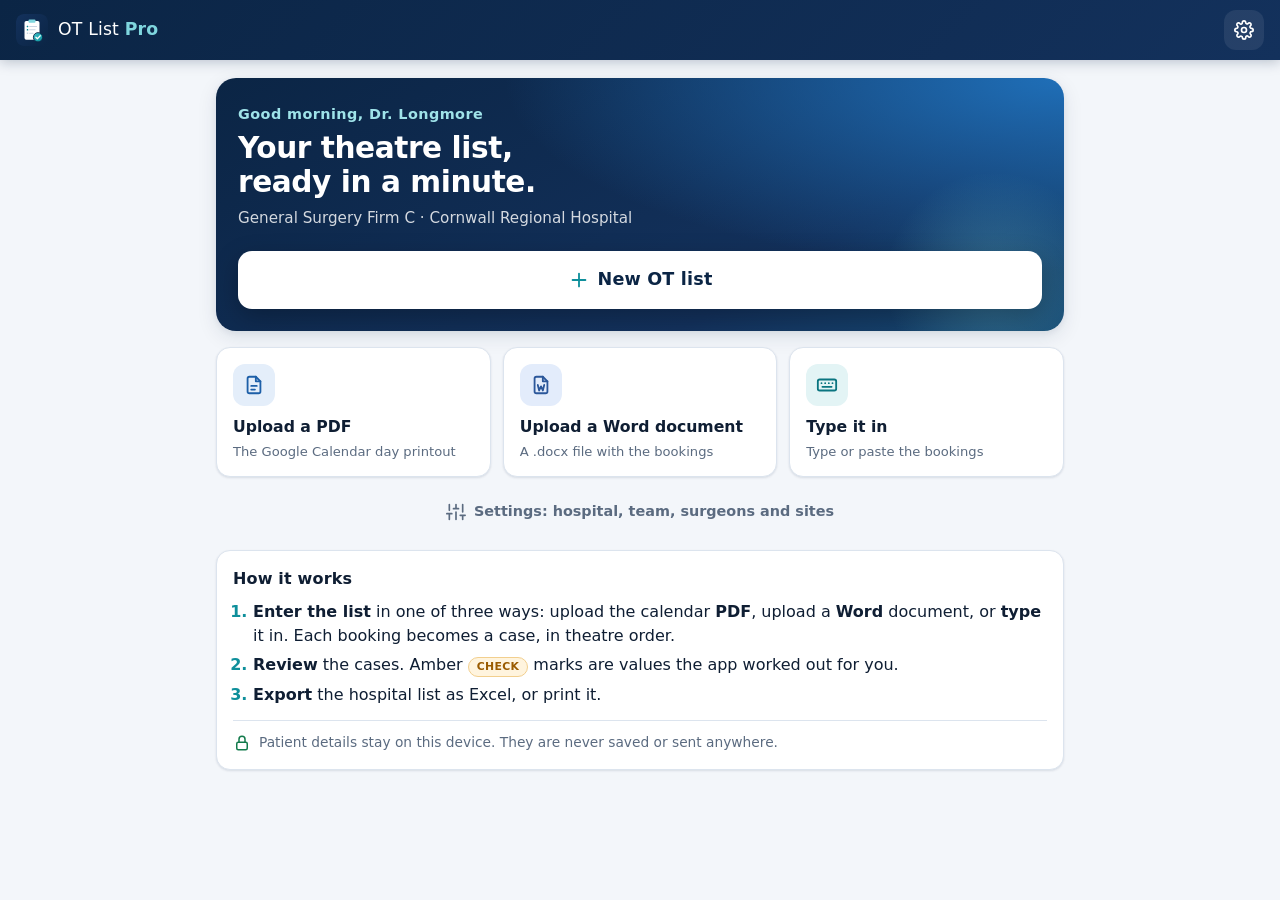
==== otlistpro/index.html @ 7f27e8c0 "OT List Pro 1.4: email never downloads silently; choose where files are saved Email the list: - Chec" ====
<!DOCTYPE html>
<html lang="en">
<head>
<meta charset="UTF-8">
<meta name="viewport" content="width=device-width, initial-scale=1, viewport-fit=cover">
<meta name="theme-color" content="#0B2545">
<meta name="description" content="Turn a Google Calendar printout into the hospital operating theatre list, in Excel or print.">
<title>OT List Pro</title>
<link rel="manifest" href="manifest.webmanifest">
<link rel="icon" href="icons/icon.svg" type="image/svg+xml">
<link rel="apple-touch-icon" href="icons/apple-touch-icon.png">
<link rel="stylesheet" href="styles.css">
</head>
<body>

<header class="topbar">
  <button class="brand" data-go="home" aria-label="OT List Pro home">
    <img src="icons/icon.svg" alt="" width="32" height="32">
    <span>OT List <b>Pro</b></span>
  </button>
  <div class="topbar-actions">
    <button class="icon-btn tap" id="installbtn" hidden aria-label="Install app" title="Install app">
      <svg viewBox="0 0 24 24" aria-hidden="true"><path d="M12 3v12m0 0l-5-5m5 5l5-5M5 19h14"/></svg>
    </button>
    <button class="icon-btn tap" data-go="settings" aria-label="Settings" title="Settings">
      <svg viewBox="0 0 24 24" aria-hidden="true"><circle cx="12" cy="12" r="3"/><path d="M19.4 15a1.7 1.7 0 0 0 .3 1.8l.1.1a2 2 0 1 1-2.8 2.8l-.1-.1a1.7 1.7 0 0 0-1.8-.3 1.7 1.7 0 0 0-1 1.5V21a2 2 0 1 1-4 0v-.1a1.7 1.7 0 0 0-1.1-1.5 1.7 1.7 0 0 0-1.8.3l-.1.1a2 2 0 1 1-2.8-2.8l.1-.1a1.7 1.7 0 0 0 .3-1.8 1.7 1.7 0 0 0-1.5-1H3a2 2 0 1 1 0-4h.1a1.7 1.7 0 0 0 1.5-1.1 1.7 1.7 0 0 0-.3-1.8l-.1-.1a2 2 0 1 1 2.8-2.8l.1.1a1.7 1.7 0 0 0 1.8.3H9a1.7 1.7 0 0 0 1-1.5V3a2 2 0 1 1 4 0v.1a1.7 1.7 0 0 0 1 1.5 1.7 1.7 0 0 0 1.8-.3l.1-.1a2 2 0 1 1 2.8 2.8l-.1.1a1.7 1.7 0 0 0-.3 1.8V9a1.7 1.7 0 0 0 1.5 1H21a2 2 0 1 1 0 4h-.1a1.7 1.7 0 0 0-1.5 1z"/></svg>
    </button>
  </div>
</header>

<nav class="stepper" id="stepper" aria-label="Progress" hidden>
  <button class="step tap" data-go="upload"><i>1</i><span>Enter list</span></button>
  <span class="step-line"></span>
  <button class="step tap" data-go="review"><i>2</i><span>Review</span></button>
  <span class="step-line"></span>
  <button class="step tap" data-go="export"><i>3</i><span>Export</span></button>
</nav>

<main id="app">

  <!-- ============ HOME ============ -->
  <section class="screen" id="screen-home">
    <div class="hero">
      <div class="hero-text">
        <p class="hero-kicker" id="greeting">Good day</p>
        <h1>Your theatre list, <br>ready in a minute.</h1>
        <p class="hero-sub" id="hero-team"></p>
      </div>
      <button class="btn btn-hero tap" data-go="upload">
        <svg viewBox="0 0 24 24" aria-hidden="true"><path d="M12 5v14M5 12h14"/></svg>
        New OT list
      </button>
    </div>

    <div class="tiles">
      <button class="tile tap" data-start="pdf">
        <span class="tile-ico t-blue"><svg viewBox="0 0 24 24"><path d="M14 3H7a2 2 0 0 0-2 2v14a2 2 0 0 0 2 2h10a2 2 0 0 0 2-2V8z"/><path d="M14 3v5h5M9 13h6M9 17h4"/></svg></span>
        <b>Upload a PDF</b>
        <small>The Google Calendar day printout</small>
      </button>
      <button class="tile tap" data-start="word">
        <span class="tile-ico t-word"><svg viewBox="0 0 24 24"><path d="M14 3H7a2 2 0 0 0-2 2v14a2 2 0 0 0 2 2h10a2 2 0 0 0 2-2V8z"/><path d="M14 3v5h5M8.5 12l1.5 6 2-4.5 2 4.5 1.5-6"/></svg></span>
        <b>Upload a Word document</b>
        <small>A .docx file with the bookings</small>
      </button>
      <button class="tile tap" data-start="type">
        <span class="tile-ico t-teal"><svg viewBox="0 0 24 24"><rect x="2" y="6" width="20" height="12" rx="2"/><path d="M6 10h.01M10 10h.01M14 10h.01M18 10h.01M7 14h10"/></svg></span>
        <b>Type it in</b>
        <small>Type or paste the bookings</small>
      </button>
    </div>
    <button class="settings-link tap" data-go="settings">
      <svg viewBox="0 0 24 24" aria-hidden="true"><path d="M4 21v-7M4 10V3M12 21v-9M12 8V3M20 21v-5M20 12V3M1 14h6M9 8h6M17 16h6"/></svg>
      Settings: hospital, team, surgeons and sites</button>

    <div class="howto card">
      <h2>How it works</h2>
      <ol>
        <li><b>Enter the list</b> in one of three ways: upload the calendar <b>PDF</b>, upload a <b>Word</b> document, or <b>type</b> it in. Each booking becomes a case, in theatre order.</li>
        <li><b>Review</b> the cases. Amber <span class="chip chip-check">Check</span> marks are values the app worked out for you.</li>
        <li><b>Export</b> the hospital list as Excel, or print it.</li>
      </ol>
      <p class="privacy">
        <svg viewBox="0 0 24 24" aria-hidden="true"><rect x="5" y="11" width="14" height="10" rx="2"/><path d="M8 11V7a4 4 0 0 1 8 0v4"/></svg>
        Patient details stay on this device. They are never saved or sent anywhere.
      </p>
    </div>
  </section>

  <!-- ============ UPLOAD ============ -->
  <section class="screen" id="screen-upload" hidden>
    <h1 class="screen-title">Enter the OT list</h1>
    <p class="screen-sub">Choose <b>one</b> of the three ways below.</p>

    <div class="modes" role="tablist" aria-label="How to enter the list">
      <button class="mode tap" role="tab" data-mode="pdf" id="mode-pdf">
        <span class="mode-ico t-blue"><svg viewBox="0 0 24 24"><path d="M14 3H7a2 2 0 0 0-2 2v14a2 2 0 0 0 2 2h10a2 2 0 0 0 2-2V8z"/><path d="M14 3v5h5"/></svg></span>
        <b>PDF</b><small>Calendar printout</small></button>
      <button class="mode tap" role="tab" data-mode="word" id="mode-word">
        <span class="mode-ico t-word"><svg viewBox="0 0 24 24"><path d="M14 3H7a2 2 0 0 0-2 2v14a2 2 0 0 0 2 2h10a2 2 0 0 0 2-2V8z"/><path d="M14 3v5h5M8.5 12l1.5 6 2-4.5 2 4.5 1.5-6"/></svg></span>
        <b>Word</b><small>.docx document</small></button>
      <button class="mode tap" role="tab" data-mode="type" id="mode-type">
        <span class="mode-ico t-teal"><svg viewBox="0 0 24 24"><rect x="2" y="6" width="20" height="12" rx="2"/><path d="M6 10h.01M10 10h.01M14 10h.01M18 10h.01M7 14h10"/></svg></span>
        <b>Type</b><small>Type or paste</small></button>
    </div>

    <!-- PDF / Word: file chooser -->
    <div id="panel-file" class="panel">
      <ol class="steps-help" id="help-pdf">
        <li>In Google Calendar, open the theatre day in <b>Day</b> view.</li>
        <li>Print it and choose <b>Save as PDF</b>.</li>
        <li>Tap the box below and choose that PDF.</li>
      </ol>
      <ol class="steps-help" id="help-word" hidden>
        <li>Write the list in Word, laid out as in the example below.</li>
        <li>Save it as a <b>.docx</b> file. For an older <b>.doc</b> file, open it in Word and use <b>Save As → Word Document (.docx)</b>.</li>
        <li>Tap the box below and choose that file.</li>
      </ol>
      <div class="drop tap-soft" id="drop" tabindex="0" role="button" aria-label="Choose the file">
        <div class="drop-ico"><svg viewBox="0 0 24 24"><path d="M12 16V4m0 0L7 9m5-5l5 5"/><path d="M4 16v2a2 2 0 0 0 2 2h12a2 2 0 0 0 2-2v-2"/></svg></div>
        <b id="drop-title">Tap to choose the PDF</b>
        <small id="drop-sub">or drag it here</small>
        <input type="file" id="file" hidden>
      </div>
    </div>

    <!-- Type: text box -->
    <div id="panel-type" class="panel" hidden>
      <p class="type-help">Type each booking as shown in the example below, or paste text copied from another document or message.</p>
      <textarea id="pastebox" rows="9" placeholder="Mary Brown 45/F Ex bx lipoma back LA Reg # 123456&#10;8am - 9am&#10;&#10;Ann White 38/F Lap chole GA Reg # 445566&#10;9:30am - 11:30am"></textarea>
    </div>

    <details class="format card" id="format-help">
      <summary class="tap-soft"><svg viewBox="0 0 24 24" aria-hidden="true"><circle cx="12" cy="12" r="9"/><path d="M12 11v5M12 8h.01"/></svg>
        How each booking must be written</summary>
      <p>Each booking needs these, in this order:</p>
      <ol>
        <li><b>Patient name</b></li>
        <li><b>Age/Sex</b>, e.g. <code>45/F</code> or <code>70 M</code>. <i>This is required: entries without it are skipped.</i></li>
        <li><b>Procedure</b>, e.g. <code>Lap chole</code>, <code>Ex bx lipoma back</code>, <code>RIH mesh repair</code></li>
        <li><b>Anaesthesia</b> (optional): <code>LA</code>, <code>GA</code> or <code>LA/Sed</code></li>
        <li><b>Reg #</b>, e.g. <code>Reg # 123456</code>, or <code>Reg # NYR</code> if not yet registered</li>
        <li><b>Time slot</b>, e.g. <code>8am - 9am</code> or <code>9:30am to 11:30am</code>, on the next line or at the start of the line. The slot length becomes EST (MIN).</li>
      </ol>
      <p class="ex-title">Example</p>
<pre class="example">Mary Brown 45/F Ex bx lipoma back LA Reg # 123456
8am - 9am
Ann White 38/F Lap chole GA Reg # 445566
9:30am - 11:30am</pre>
      <p class="ex-title">This also works</p>
<pre class="example">8am - 9am  Mary Brown 45/F Ex bx lipoma back LA Reg # 123456
9:30am - 11:30am  Ann White 38/F Lap chole GA Reg # 445566</pre>
      <p>Put the date (e.g. <code>Tue Nov 17, 2026</code>) and site (e.g. <code>FAL OT</code>) anywhere in the text and they're filled in for you. Otherwise set them below.</p>
    </details>

    <div class="card form-grid">
      <label class="field">List date
        <input type="date" id="listdate">
      </label>
      <label class="field">Site
        <select id="site"></select>
      </label>
      <label class="field">Session length (min)
        <input type="number" id="session" min="30" step="15" inputmode="numeric">
      </label>
    </div>

    <p class="msg" id="srcmsg" role="status"></p>

    <div class="actionbar">
      <button class="btn btn-ghost tap" data-go="home">Cancel</button>
      <button class="btn btn-primary tap" id="parsebtn">Read cases
        <svg viewBox="0 0 24 24" aria-hidden="true"><path d="M5 12h14m-5-5l5 5-5 5"/></svg></button>
    </div>
  </section>

  <!-- ============ REVIEW ============ -->
  <section class="screen" id="screen-review" hidden>
    <div class="review-head">
      <div>
        <h1 class="screen-title" id="review-title">Review cases</h1>
        <p class="screen-sub" id="review-sub"></p>
      </div>
    </div>

    <div class="totals" id="totals"></div>

    <div id="cases" class="cases"></div>

    <button class="btn btn-dashed tap" id="addcase">
      <svg viewBox="0 0 24 24" aria-hidden="true"><path d="M12 5v14M5 12h14"/></svg> Add a case</button>

    <div class="actionbar">
      <button class="btn btn-ghost tap" data-go="upload">Back</button>
      <button class="btn btn-primary tap" data-go="export">Continue to export
        <svg viewBox="0 0 24 24" aria-hidden="true"><path d="M5 12h14m-5-5l5 5-5 5"/></svg></button>
    </div>
  </section>

  <!-- ============ EXPORT ============ -->
  <section class="screen" id="screen-export" hidden>
    <h1 class="screen-title">Export</h1>
    <p class="screen-sub" id="export-sub"></p>

    <div class="export-actions">
      <button class="btn btn-primary btn-lg tap" id="xlsxbtn">
        <svg viewBox="0 0 24 24" aria-hidden="true"><path d="M12 4v12m0 0l-5-5m5 5l5-5M5 20h14"/></svg>
        Download Excel</button>
      <button class="btn btn-secondary btn-lg tap" id="pdfbtn">
        <svg viewBox="0 0 24 24" aria-hidden="true"><path d="M14 3H7a2 2 0 0 0-2 2v14a2 2 0 0 0 2 2h10a2 2 0 0 0 2-2V8z"/><path d="M14 3v5h5M12 11v6m0 0l-3-3m3 3l3-3"/></svg>
        Download PDF</button>
      <button class="btn btn-secondary btn-lg tap" id="printbtn">
        <svg viewBox="0 0 24 24" aria-hidden="true"><path d="M6 9V3h12v6M6 18H4a2 2 0 0 1-2-2v-5a2 2 0 0 1 2-2h16a2 2 0 0 1 2 2v5a2 2 0 0 1-2 2h-2"/><rect x="6" y="14" width="12" height="7"/></svg>
        Print</button>
    </div>
    <p class="filename" id="fname"></p>

    <div class="card email-card">
      <h2><svg viewBox="0 0 24 24" aria-hidden="true"><rect x="3" y="5" width="18" height="14" rx="2"/><path d="M3 7l9 6 9-6"/></svg> Email the list</h2>
      <div class="attach" role="group" aria-labelledby="attach-lbl">
        <span id="attach-lbl">Attach:</span>
        <label class="chk tap"><input type="checkbox" id="att-xlsx"><span>Excel</span></label>
        <label class="chk tap"><input type="checkbox" id="att-pdf"><span>PDF</span></label>
      </div>
      <button class="btn btn-primary btn-lg tap" id="emailbtn">
        <svg viewBox="0 0 24 24" aria-hidden="true"><path d="M22 2L11 13M22 2l-7 20-4-9-9-4z"/></svg>
        Email the list</button>
      <p class="email-help" id="email-help"></p>
    </div>

    <h2 class="preview-title">Preview</h2>
    <div class="preview-frame"><div class="preview-scale" id="preview"></div></div>

    <div class="actionbar">
      <button class="btn btn-ghost tap" data-go="review">Back to review</button>
      <button class="btn btn-secondary tap" id="newlist">New list</button>
    </div>
  </section>

  <!-- ============ SETTINGS ============ -->
  <section class="screen" id="screen-settings" hidden>
    <h1 class="screen-title">Settings</h1>
    <p class="screen-sub">Saved on this device. They appear on every list you make.</p>

    <div class="card settings">
      <h2>You</h2>
      <label class="field">Your name (for the greeting)
        <input type="text" id="s-user" autocomplete="name"></label>

      <h2>On the list</h2>
      <label class="field">Header line 1
        <input type="text" id="s-head1"></label>
      <label class="field">Header line 2
        <input type="text" id="s-head2"></label>
      <label class="field">Surgeons line
        <input type="text" id="s-surgeons"></label>
      <label class="field">Team name (for the home screen)
        <input type="text" id="s-team"></label>
      <label class="field">Excel file name starts with
        <input type="text" id="s-prefix"></label>

      <h2>Sites</h2>
      <label class="field">One per line: <i>site name</i> | <i>words that identify it in the calendar</i>
        <textarea id="s-sites" rows="3"></textarea></label>

      <h2>Defaults for each case</h2>
      <div class="form-grid">
        <label class="field">Ward
          <input type="text" id="s-ward"></label>
        <label class="field">Status
          <select id="s-status"><option>PUBLIC</option><option>PRIVATE</option></select></label>
        <label class="field">Session length (min)
          <input type="number" id="s-session" min="30" step="15" inputmode="numeric"></label>
      </div>
    </div>

    <div class="actionbar">
      <button class="btn btn-ghost tap" id="s-reset">Reset to defaults</button>
      <button class="btn btn-primary tap" id="s-save">Save</button>
    </div>
    <p class="version" id="version"></p>
  </section>

</main>

<div class="toast" id="toast" role="status" hidden></div>

<dialog class="dlg" id="dlg" aria-labelledby="dlg-title">
  <h2 id="dlg-title"></h2>
  <div id="dlg-body"></div>
  <div class="dlg-actions" id="dlg-actions"></div>
</dialog>

<!-- hospital list, rendered for printing only -->
<div id="printview" aria-hidden="true"></div>

<script src="vendor/pdf.min.js" defer></script>
<script src="vendor/jspdf.umd.min.js" defer></script>
<script src="vendor/jspdf.plugin.autotable.min.js" defer></script>
<script src="app.js" defer></script>
</body>
</html>
---- otlistpro/styles.css ----
/* OT List Pro — clinical blue */
:root{
  --navy:#0B2545; --navy-2:#13315C; --blue:#1D5FA8; --teal:#0E8F9B; --teal-2:#0A7580; --teal-soft:#E3F4F5;
  --bg:#F3F6FA; --surface:#FFFFFF; --surface-2:#F8FAFD; --ink:#0F1E33; --muted:#5B6B80; --line:#DCE4EE; --line-2:#C9D5E3;
  --amber:#9A5B00; --amber-bg:#FFF4DE; --amber-line:#F2CF8E;
  --red:#B42318; --red-bg:#FDECEA; --red-line:#F3B8B2;
  --green:#127A4B; --green-bg:#E6F5EE;
  --radius:14px; --radius-sm:10px;
  --shadow-1:0 1px 2px rgba(11,37,69,.06), 0 1px 3px rgba(11,37,69,.06);
  --shadow-2:0 6px 20px rgba(11,37,69,.10), 0 2px 6px rgba(11,37,69,.06);
  --focus:0 0 0 3px rgba(14,143,155,.35);
  --safe-b:env(safe-area-inset-bottom, 0px);
  color-scheme:light;
}
@media (prefers-color-scheme: dark){
  :root{
    --bg:#0A1424; --surface:#111F35; --surface-2:#0E1A2D; --ink:#E8EEF7; --muted:#9AABC2; --line:#22344F; --line-2:#2D4364;
    --teal:#2BB3BF; --teal-2:#1F98A3; --teal-soft:#0F3340; --blue:#5B9BE6;
    --amber:#F4B860; --amber-bg:#3A2A0C; --amber-line:#6B4C14;
    --red:#FF8A80; --red-bg:#3D1715; --red-line:#6E2A25;
    --green:#5FD49B; --green-bg:#0F3324;
    --shadow-1:0 1px 2px rgba(0,0,0,.4); --shadow-2:0 8px 24px rgba(0,0,0,.45);
    color-scheme:dark;
  }
}

*{box-sizing:border-box; margin:0; padding:0; -webkit-tap-highlight-color:transparent;}
html{-webkit-text-size-adjust:100%;}
body{font-family:system-ui,-apple-system,"Segoe UI",Roboto,"Helvetica Neue",Arial,sans-serif; background:var(--bg); color:var(--ink);
  font-size:16px; line-height:1.45; -webkit-font-smoothing:antialiased; min-height:100vh;}
svg{width:20px; height:20px; fill:none; stroke:currentColor; stroke-width:2; stroke-linecap:round; stroke-linejoin:round; flex:none;}
button{font:inherit; color:inherit; background:none; border:0; cursor:pointer;}
input,select,textarea{font:inherit; color:inherit;}
[hidden]{display:none !important;}
:focus-visible{outline:none; box-shadow:var(--focus); border-radius:8px;}

/* ---------- top bar ---------- */
.topbar{position:sticky; top:0; z-index:50; display:flex; align-items:center; justify-content:space-between;
  padding:10px 16px; padding-top:calc(10px + env(safe-area-inset-top,0px));
  background:linear-gradient(135deg,var(--navy) 0%,var(--navy-2) 100%); color:#fff; box-shadow:0 2px 12px rgba(11,37,69,.25);}
.brand{display:flex; align-items:center; gap:10px; font-size:1.08rem; letter-spacing:.01em; color:#fff;}
.brand img{border-radius:8px;}
.brand b{color:#7FD6DE; font-weight:800;}
.topbar-actions{display:flex; gap:6px;}
.icon-btn{width:40px; height:40px; border-radius:12px; display:grid; place-items:center; color:#fff; background:rgba(255,255,255,.08);}
.icon-btn:hover{background:rgba(255,255,255,.16);}

/* ---------- stepper ---------- */
.stepper{display:flex; align-items:center; gap:6px; max-width:880px; margin:14px auto 0; padding:0 16px;}
.step{display:flex; align-items:center; gap:8px; padding:6px 10px 6px 6px; border-radius:999px; color:var(--muted); font-size:.86rem; font-weight:600;}
.step i{font-style:normal; width:26px; height:26px; border-radius:50%; display:grid; place-items:center; background:var(--surface); border:1.5px solid var(--line-2); font-size:.8rem;}
.step.active{color:var(--ink);}
.step.active i{background:var(--teal); border-color:var(--teal); color:#fff; box-shadow:0 0 0 4px var(--teal-soft);}
.step.done i{background:var(--teal-soft); border-color:var(--teal); color:var(--teal-2);}
.step:disabled{cursor:default;}
.step-line{flex:1; height:2px; background:var(--line); border-radius:2px; min-width:12px;}

/* ---------- layout ---------- */
main{max-width:880px; margin:0 auto; padding:18px 16px calc(110px + var(--safe-b));}
.screen{animation:screen-in .28s cubic-bezier(.2,.8,.2,1);}
@keyframes screen-in{from{opacity:0; transform:translateY(8px);} to{opacity:1; transform:none;}}
.screen-title{font-size:1.55rem; line-height:1.2; letter-spacing:-.01em;}
.screen-sub{color:var(--muted); margin-top:4px;}
.card{background:var(--surface); border:1px solid var(--line); border-radius:var(--radius); box-shadow:var(--shadow-1); padding:16px;}
h2{font-size:1rem; letter-spacing:.01em;}

/* ---------- buttons + tactile feedback ---------- */
.btn{position:relative; overflow:hidden; display:inline-flex; align-items:center; justify-content:center; gap:8px;
  min-height:48px; padding:0 20px; border-radius:12px; font-weight:700; letter-spacing:.01em; user-select:none;
  transition:transform .12s ease, box-shadow .2s ease, background-color .2s ease;}
.btn-primary{background:linear-gradient(180deg,var(--teal) 0%,var(--teal-2) 100%); color:#fff; box-shadow:0 4px 14px rgba(14,143,155,.35), inset 0 1px 0 rgba(255,255,255,.18);}
.btn-primary:hover{box-shadow:0 6px 18px rgba(14,143,155,.45), inset 0 1px 0 rgba(255,255,255,.18);}
.btn-secondary{background:var(--surface); color:var(--ink); border:1.5px solid var(--line-2); box-shadow:var(--shadow-1);}
.btn-secondary:hover{border-color:var(--teal);}
.btn-ghost{color:var(--muted);}
.btn-ghost:hover{background:var(--surface);}
.btn-dashed{width:100%; margin-top:12px; border:1.5px dashed var(--line-2); color:var(--teal-2); background:transparent;}
.btn-dashed:hover{background:var(--teal-soft);}
.btn-lg{min-height:56px; font-size:1.02rem;}
.btn:disabled{opacity:.5; cursor:not-allowed;}
.tap{position:relative; overflow:hidden; transition:transform .12s ease, background-color .2s ease, box-shadow .2s ease;}
.tap:active, .tap.pressed{transform:scale(.965);}
.tap-soft:active{transform:scale(.99);}
.ripple{position:absolute; border-radius:50%; pointer-events:none; background:currentColor; opacity:.22; transform:scale(0); animation:ripple .55s ease-out forwards;}
.btn-primary .ripple{background:#fff; opacity:.35;}
@keyframes ripple{to{transform:scale(1); opacity:0;}}
@media (prefers-reduced-motion: reduce){ .screen,.ripple{animation:none;} .tap:active{transform:none;} }

/* ---------- home ---------- */
.hero{position:relative; overflow:hidden; border-radius:20px; padding:26px 22px 22px; color:#fff;
  background:radial-gradient(120% 140% at 100% 0%, #1F6FB8 0%, transparent 55%), linear-gradient(150deg,var(--navy) 0%,var(--navy-2) 70%,#164A73 100%);
  box-shadow:var(--shadow-2);}
.hero::after{content:""; position:absolute; right:-40px; bottom:-60px; width:220px; height:220px; border-radius:50%;
  background:radial-gradient(circle, rgba(127,214,222,.28), transparent 70%);}
.hero-kicker{color:#9FE3E9; font-weight:700; font-size:.9rem; letter-spacing:.03em;}
.hero h1{font-size:1.85rem; line-height:1.15; margin-top:6px; letter-spacing:-.015em;}
.hero-sub{opacity:.82; margin-top:8px; font-size:.95rem;}
.btn-hero{margin-top:22px; width:100%; min-height:58px; font-size:1.1rem; background:#fff; color:var(--navy); border-radius:14px;
  box-shadow:0 8px 24px rgba(0,0,0,.25); position:relative; z-index:1;}
.btn-hero svg{width:22px; height:22px; color:var(--teal);}
.tiles{display:grid; grid-template-columns:repeat(3,1fr); gap:12px; margin-top:16px;}
.tile{display:flex; flex-direction:column; align-items:flex-start; gap:4px; text-align:left; padding:16px; border-radius:var(--radius);
  background:var(--surface); border:1px solid var(--line); box-shadow:var(--shadow-1);}
.tile:hover{border-color:var(--line-2); box-shadow:var(--shadow-2);}
.tile b{font-size:.98rem; margin-top:6px;}
.tile small{color:var(--muted); font-size:.82rem; line-height:1.35;}
.tile-ico{width:42px; height:42px; border-radius:12px; display:grid; place-items:center;}
.tile-ico svg{width:22px; height:22px;}
.t-blue{background:#E4EEFA; color:#1D5FA8;} .t-teal{background:var(--teal-soft); color:var(--teal-2);} .t-slate{background:#E9EDF3; color:#3B4C63;}
@media (prefers-color-scheme: dark){ .t-blue{background:#13304F; color:#8CBDF2;} .t-slate{background:#1C2B42; color:#B5C3D6;} }
.howto{margin-top:16px;}
.howto ol{margin:10px 0 0 20px; display:grid; gap:6px; color:var(--ink);}
.howto li::marker{color:var(--teal); font-weight:800;}
.privacy{display:flex; gap:8px; align-items:flex-start; margin-top:14px; padding-top:12px; border-top:1px solid var(--line); color:var(--muted); font-size:.86rem;}
.privacy svg{width:18px; height:18px; color:var(--green); margin-top:1px;}
@media (max-width:620px){
  .tiles{grid-template-columns:1fr;}
  .tile{flex-direction:row; flex-wrap:wrap; align-items:center; column-gap:14px;}
  .tile b{margin-top:0;} .tile small{flex-basis:100%; padding-left:56px; margin-top:-18px;}
  .hero h1{font-size:1.6rem;}
}

/* ---------- upload ---------- */
.drop{margin-top:16px; border:2px dashed var(--line-2); border-radius:18px; background:var(--surface); padding:34px 18px; text-align:center; cursor:pointer;
  display:flex; flex-direction:column; align-items:center; gap:6px; transition:background-color .2s, border-color .2s, transform .12s;}
.drop:hover,.drop.drag{border-color:var(--teal); background:var(--teal-soft);}
.drop.loaded{border-style:solid; border-color:var(--teal); background:var(--teal-soft);}
.drop-ico{width:58px; height:58px; border-radius:16px; display:grid; place-items:center; background:var(--teal-soft); color:var(--teal-2); margin-bottom:6px;}
.drop.loaded .drop-ico{background:var(--teal); color:#fff;}
.drop-ico svg{width:28px; height:28px;}
.drop small{color:var(--muted);}
.paste{margin-top:12px;}
.paste summary{cursor:pointer; color:var(--teal-2); font-weight:600; font-size:.92rem; padding:6px 2px; list-style:none;}
.paste summary::-webkit-details-marker{display:none;}
.paste summary::before{content:"+ ";}
.paste[open] summary::before{content:"– ";}
textarea{width:100%; min-height:120px; margin-top:8px; padding:12px; border:1.5px solid var(--line-2); border-radius:12px; background:var(--surface);
  font-family:ui-monospace,Consolas,monospace; font-size:.85rem; resize:vertical;}
.form-grid{display:grid; grid-template-columns:repeat(3,1fr); gap:12px; margin-top:14px;}
@media (max-width:620px){ .form-grid{grid-template-columns:1fr 1fr;} .form-grid .field:first-child{grid-column:1/-1;} }
.field{display:flex; flex-direction:column; gap:6px; font-size:.78rem; font-weight:700; color:var(--muted); letter-spacing:.02em;}
.field input,.field select,.field textarea{min-height:46px; padding:10px 12px; border:1.5px solid var(--line-2); border-radius:10px; background:var(--surface);
  font-size:1rem; font-weight:500; color:var(--ink); letter-spacing:0; width:100%;}
.field textarea{font-family:inherit; min-height:84px;}
.field input:focus,.field select:focus,.field textarea:focus{outline:none; border-color:var(--teal); box-shadow:var(--focus);}
.msg{margin-top:12px; color:var(--muted); font-size:.9rem; min-height:1.3em;}
.msg.err{color:var(--red); font-weight:600;}
.msg.ok{color:var(--green); font-weight:600;}

/* ---------- action bar ---------- */
.actionbar{position:fixed; left:0; right:0; bottom:0; z-index:40; display:flex; justify-content:flex-end; gap:10px;
  padding:12px 16px calc(12px + var(--safe-b)); background:color-mix(in srgb, var(--surface) 88%, transparent);
  backdrop-filter:blur(12px); -webkit-backdrop-filter:blur(12px); border-top:1px solid var(--line);}
.actionbar > *{max-width:880px;}
.actionbar .btn-primary{flex:0 1 260px;}
@media (min-width:913px){ .actionbar{padding-left:calc(50vw - 424px); padding-right:calc(50vw - 424px);} }
@media (max-width:620px){ .actionbar .btn{flex:1;} }

/* ---------- review ---------- */
.totals{position:sticky; top:calc(60px + env(safe-area-inset-top,0px)); z-index:20; margin:14px 0; padding:12px 14px; border-radius:var(--radius);
  background:var(--surface); border:1px solid var(--line); box-shadow:var(--shadow-1); display:grid; grid-template-columns:auto 1fr auto; gap:6px 14px; align-items:center;}
.totals .big{font-size:1.25rem; font-weight:800; letter-spacing:-.01em;}
.totals .lbl{color:var(--muted); font-size:.82rem;}
.bar{height:10px; border-radius:6px; background:var(--surface-2); border:1px solid var(--line); overflow:hidden;}
.bar i{display:block; height:100%; border-radius:6px; background:linear-gradient(90deg,var(--teal),#3CC0C9); transition:width .35s ease;}
.totals .note{font-weight:700; font-size:.88rem; text-align:right;}
.totals.over{border-color:var(--red-line); background:var(--red-bg);}
.totals.over .bar i{background:linear-gradient(90deg,#D9473C,var(--red));}
.totals.over .note{color:var(--red);}
.totals .warn{grid-column:1/-1; color:var(--amber); font-size:.84rem; font-weight:600;}
@media (max-width:620px){ .totals{grid-template-columns:1fr auto;} .totals .bar{grid-column:1/-1; order:3;} }

.cases{display:grid; gap:12px;}
.case{background:var(--surface); border:1px solid var(--line); border-radius:var(--radius); box-shadow:var(--shadow-1); overflow:hidden;
  animation:screen-in .25s ease; transition:box-shadow .2s, border-color .2s;}
.case:focus-within{border-color:var(--line-2); box-shadow:var(--shadow-2);}
.case-head{display:flex; align-items:center; gap:10px; padding:10px 10px 10px 12px; background:var(--surface-2); border-bottom:1px solid var(--line);}
.case-no{flex:none; width:32px; height:32px; border-radius:10px; background:var(--navy); color:#fff; display:grid; place-items:center; font-weight:800; font-size:.92rem;}
@media (prefers-color-scheme: dark){ .case-no{background:var(--blue);} }
.case-name{flex:1; min-width:0; font-weight:700; font-size:1.02rem; border:1.5px solid transparent; border-radius:8px; padding:6px 8px; background:transparent;}
.case-name:hover{border-color:var(--line);}
.case-name:focus{outline:none; border-color:var(--teal); background:var(--surface); box-shadow:var(--focus);}
.case-tools{display:flex; gap:4px;}
.mini{width:36px; height:36px; border-radius:10px; display:grid; place-items:center; color:var(--muted); border:1px solid var(--line); background:var(--surface);}
.mini:hover{color:var(--ink); border-color:var(--line-2);}
.mini.del:hover{color:var(--red); border-color:var(--red-line); background:var(--red-bg);}
.mini svg{width:18px; height:18px;}
.case-body{display:grid; grid-template-columns:repeat(12,1fr); gap:10px 12px; padding:12px;}
.cf{display:flex; flex-direction:column; gap:4px; font-size:.72rem; font-weight:700; color:var(--muted); letter-spacing:.03em; text-transform:uppercase; min-width:0;}
.cf input{min-height:42px; padding:8px 10px; border:1.5px solid var(--line); border-radius:10px; background:var(--surface); font-size:.95rem; font-weight:500;
  color:var(--ink); text-transform:none; letter-spacing:0; width:100%;}
.cf input:focus{outline:none; border-color:var(--teal); box-shadow:var(--focus);}
.cf.check input{border-color:var(--amber-line); background:var(--amber-bg);}
.cf-lab{display:flex; align-items:center; gap:6px;}
.c-est{grid-column:span 2;} .c-age{grid-column:span 2;} .c-doc{grid-column:span 3;} .c-ward{grid-column:span 2;} .c-ana{grid-column:span 3;}
.c-dx{grid-column:span 6;} .c-proc{grid-column:span 6;} .c-status{grid-column:span 12;}
.c-est input{font-weight:800; font-size:1.05rem; color:var(--teal-2);}
@media (max-width:620px){
  .case-body{grid-template-columns:repeat(6,1fr);}
  .c-est{grid-column:span 2;} .c-age{grid-column:span 2;} .c-ward{grid-column:span 2;} .c-doc{grid-column:span 3;} .c-ana{grid-column:span 3;}
  .c-dx,.c-proc,.c-status{grid-column:span 6;}
}
.chip{display:inline-flex; align-items:center; gap:4px; padding:1px 8px; border-radius:999px; font-size:.68rem; font-weight:800; letter-spacing:.03em; text-transform:uppercase;}
.chip-check{background:var(--amber-bg); color:var(--amber); border:1px solid var(--amber-line);}
.seg{display:flex; padding:3px; gap:3px; border-radius:12px; background:var(--surface-2); border:1px solid var(--line);}
.seg button{flex:1; min-height:36px; border-radius:9px; font-size:.82rem; font-weight:700; color:var(--muted); letter-spacing:.02em;}
.seg button:hover{color:var(--ink);}
.seg button.on{background:var(--surface); color:var(--ink); box-shadow:0 1px 3px rgba(11,37,69,.15), 0 0 0 1px var(--line-2);}
.seg.status button.on[data-v="PUBLIC"]{background:var(--teal); color:#fff; box-shadow:none;}
.seg.status button.on[data-v="PRIVATE"]{background:var(--navy-2); color:#fff; box-shadow:none;}
@media (prefers-color-scheme: dark){ .seg.status button.on[data-v="PRIVATE"]{background:var(--blue);} }
.cf.check .seg{border-color:var(--amber-line); background:var(--amber-bg);}
.empty{padding:28px; text-align:center; color:var(--muted); border:1.5px dashed var(--line-2); border-radius:var(--radius);}

/* ---------- export ---------- */
.export-actions{display:grid; grid-template-columns:repeat(auto-fit,minmax(200px,1fr)); gap:10px; margin-top:16px;}
.filename{margin-top:10px; font-family:ui-monospace,Consolas,monospace; font-size:.8rem; color:var(--muted); word-break:break-all;}
.preview-title{margin-top:22px; font-size:.82rem; text-transform:uppercase; letter-spacing:.06em; color:var(--muted);}
.preview-frame{margin-top:8px; background:#fff; border:1px solid var(--line); border-radius:var(--radius); box-shadow:var(--shadow-1); overflow:hidden; padding:14px; color:#000;}
.preview-scale{width:1100px; transform-origin:top left;}

/* ---------- settings ---------- */
.settings{display:grid; gap:12px; margin-top:16px;}
.settings h2{margin-top:8px; padding-top:12px; border-top:1px solid var(--line); font-size:.82rem; text-transform:uppercase; letter-spacing:.06em; color:var(--teal-2);}
.settings h2:first-child{margin-top:0; padding-top:0; border-top:0;}
.settings .form-grid{margin-top:0;}
.version{margin-top:16px; text-align:center; color:var(--muted); font-size:.78rem;}

/* ---------- toast ---------- */
.toast{position:fixed; left:50%; bottom:calc(90px + var(--safe-b)); transform:translateX(-50%); z-index:80; display:flex; align-items:center; gap:12px;
  max-width:calc(100vw - 32px); padding:12px 14px 12px 16px; border-radius:14px; background:var(--navy); color:#fff; box-shadow:var(--shadow-2);
  font-size:.92rem; animation:toast-in .25s ease;}
.toast button{padding:8px 12px; border-radius:10px; background:#fff; color:var(--navy); font-weight:800; white-space:nowrap;}
@keyframes toast-in{from{opacity:0; transform:translate(-50%,10px);} to{opacity:1; transform:translate(-50%,0);}}

/* ---------- official list (print + preview) ---------- */
.ol{font-family:"Arial Narrow",Arial,sans-serif; color:#000;}
.ol .h{text-align:center; font-weight:800; font-size:13pt; margin-bottom:10px;}
.ol .t{font-weight:800; font-size:12pt;}
.ol .l{display:flex; justify-content:space-between; gap:16px; font-weight:800; font-size:11.5pt; border-bottom:1px solid #000; margin:4px 0 6px;}
.ol table{border-collapse:collapse; width:100%;}
.ol th,.ol td{border:1px solid #000; padding:4px; font-size:10pt; text-align:center; vertical-align:middle;}
.ol th{font-weight:800;}
.ol .sig{display:flex; justify-content:space-around; margin-top:14px; font-size:9.5pt; font-weight:700;}
.ol .sig div{flex:1;} .ol .sig p{padding:9px 0;}
#printview{display:none;}
@media print{
  @page{size:legal landscape; margin:8mm;}
  body{background:#fff;}
  body > *:not(#printview){display:none !important;}
  #printview{display:block;}
  .ol th,.ol td{font-size:9pt; padding:3px;}
}

/* ---------- input method chooser (PDF / Word / Type) ---------- */
.t-word{background:#E3ECFB; color:#2B579A;}
@media (prefers-color-scheme: dark){ .t-word{background:#152B4D; color:#9BB8EE;} }
.modes{display:grid; grid-template-columns:repeat(3,1fr); gap:10px; margin-top:16px;}
.mode{display:flex; flex-direction:column; align-items:center; gap:2px; padding:14px 8px 12px; border-radius:var(--radius);
  background:var(--surface); border:1.5px solid var(--line); box-shadow:var(--shadow-1); text-align:center;}
.mode b{font-size:1rem; margin-top:6px;}
.mode small{color:var(--muted); font-size:.76rem;}
.mode-ico{width:42px; height:42px; border-radius:12px; display:grid; place-items:center;}
.mode-ico svg{width:22px; height:22px;}
.mode[aria-selected="true"]{border-color:var(--teal); background:var(--teal-soft); box-shadow:0 0 0 3px var(--teal-soft), var(--shadow-1);}
.mode[aria-selected="true"] b{color:var(--teal-2);}
.panel{margin-top:14px;}
.steps-help{margin:0 0 12px 22px; display:grid; gap:4px; font-size:.93rem;}
.steps-help li::marker{color:var(--teal); font-weight:800;}
.type-help{font-size:.93rem; color:var(--muted);}
.panel textarea{min-height:190px; font-size:.92rem;}
.format{margin-top:14px; padding:0;}
.format summary{display:flex; align-items:center; gap:8px; padding:14px 16px; cursor:pointer; font-weight:700; color:var(--teal-2); list-style:none;}
.format summary::-webkit-details-marker{display:none;}
.format summary::after{content:"Show"; margin-left:auto; font-size:.8rem; color:var(--muted); font-weight:600;}
.format[open] summary::after{content:"Hide";}
.format > :not(summary){margin:0 16px 12px;}
.format ol{margin-left:36px; display:grid; gap:4px; font-size:.92rem;}
.format p{font-size:.92rem;}
.format code{font-family:ui-monospace,Consolas,monospace; font-size:.85em; background:var(--surface-2); border:1px solid var(--line); border-radius:6px; padding:0 5px;}
.ex-title{font-size:.75rem !important; font-weight:800; text-transform:uppercase; letter-spacing:.06em; color:var(--muted); margin-bottom:4px !important;}
.example{font-family:ui-monospace,Consolas,monospace; font-size:.82rem; line-height:1.55; background:var(--surface-2); border:1px solid var(--line);
  border-radius:10px; padding:10px 12px; white-space:pre-wrap; word-break:break-word;}
.settings-link{display:flex; align-items:center; justify-content:center; gap:8px; width:100%; margin-top:12px; padding:12px; border-radius:12px;
  color:var(--muted); font-weight:600; font-size:.9rem;}
.settings-link:hover{background:var(--surface); color:var(--ink);}
@media (max-width:620px){ .modes{gap:8px;} .mode{padding:12px 4px 10px;} }
.email-help{margin-top:10px; padding:10px 12px; border-radius:10px; background:var(--teal-soft); color:var(--ink); font-size:.86rem; line-height:1.45;}
/* email card */
.email-card{margin-top:16px; display:grid; gap:12px;}
.email-card h2{display:flex; align-items:center; gap:8px; font-size:1.05rem;}
.email-card h2 svg{color:var(--teal);}
.attach{display:flex; align-items:center; flex-wrap:wrap; gap:8px; font-size:.9rem; font-weight:600; color:var(--muted);}
.chk{display:inline-flex; align-items:center; gap:8px; min-height:44px; padding:0 16px 0 12px; border-radius:999px; border:1.5px solid var(--line-2);
  background:var(--surface); color:var(--ink); font-weight:700; cursor:pointer; user-select:none;}
.chk input{width:20px; height:20px; accent-color:var(--teal); margin:0;}
.chk:has(input:checked){border-color:var(--teal); background:var(--teal-soft); color:var(--teal-2);}
.email-card .email-help{margin-top:0;}
/* question box */
.dlg{margin:auto; width:min(440px, calc(100vw - 32px)); border:0; border-radius:18px; padding:22px 20px 16px; background:var(--surface); color:var(--ink);
  box-shadow:0 20px 60px rgba(11,37,69,.35);}
.dlg::backdrop{background:rgba(11,37,69,.45); backdrop-filter:blur(2px);}
.dlg[open]{animation:screen-in .22s ease;}
.dlg h2{font-size:1.15rem; line-height:1.3;}
.dlg p{margin-top:10px; font-size:.95rem; color:var(--ink);}
.dlg-actions{display:grid; gap:8px; margin-top:18px;}
.dlg-actions .btn{width:100%;}
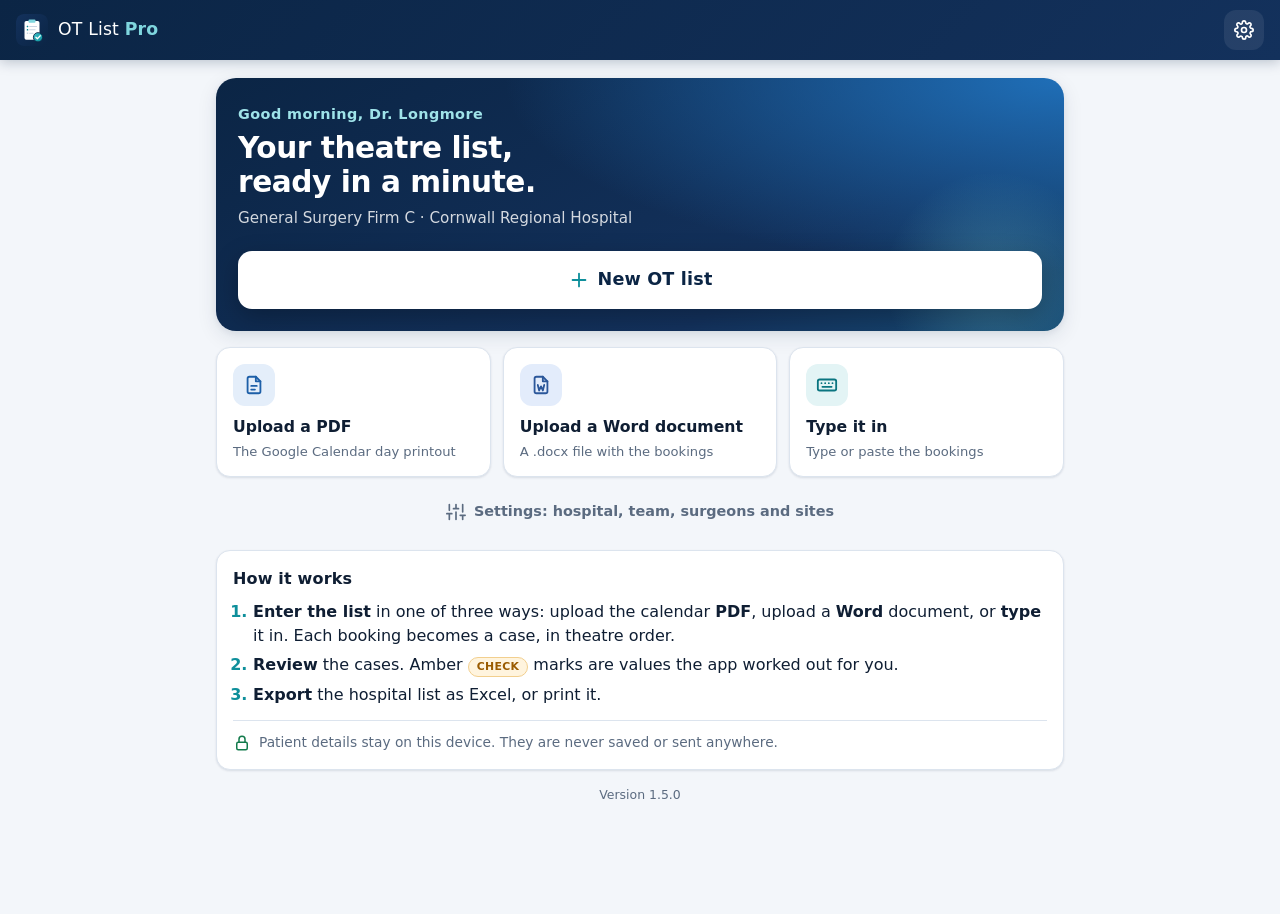
==== commit fcb4146e: "OT List Pro 1.5: automatic updates, version on home screen, device check - New versions are applied " ====
--- a/otlistpro/index.html
+++ b/otlistpro/index.html
@@ -85,6 +85,7 @@
         Patient details stay on this device. They are never saved or sent anywhere.
       </p>
     </div>
+    <p class="version" id="home-version"></p>
   </section>
 
   <!-- ============ UPLOAD ============ -->
@@ -278,6 +279,10 @@
       <button class="btn btn-ghost tap" id="s-reset">Reset to defaults</button>
       <button class="btn btn-primary tap" id="s-save">Save</button>
     </div>
+    <div class="card devinfo-card">
+      <h2>About this device</h2>
+      <div class="devinfo" id="devinfo"></div>
+    </div>
     <p class="version" id="version"></p>
   </section>
 
--- a/otlistpro/styles.css
+++ b/otlistpro/styles.css
@@ -305,3 +305,10 @@
 .dlg p{margin-top:10px; font-size:.95rem; color:var(--ink);}
 .dlg-actions{display:grid; gap:8px; margin-top:18px;}
 .dlg-actions .btn{width:100%;}
+/* about this device */
+.devinfo-card{margin-top:16px;}
+.devinfo-card h2{font-size:.82rem; text-transform:uppercase; letter-spacing:.06em; color:var(--teal-2);}
+.devinfo{display:grid; margin-top:8px;}
+.devinfo div{display:flex; justify-content:space-between; gap:12px; padding:9px 0; border-top:1px solid var(--line); font-size:.9rem;}
+.devinfo div:first-child{border-top:0;}
+.devinfo span{color:var(--muted);}
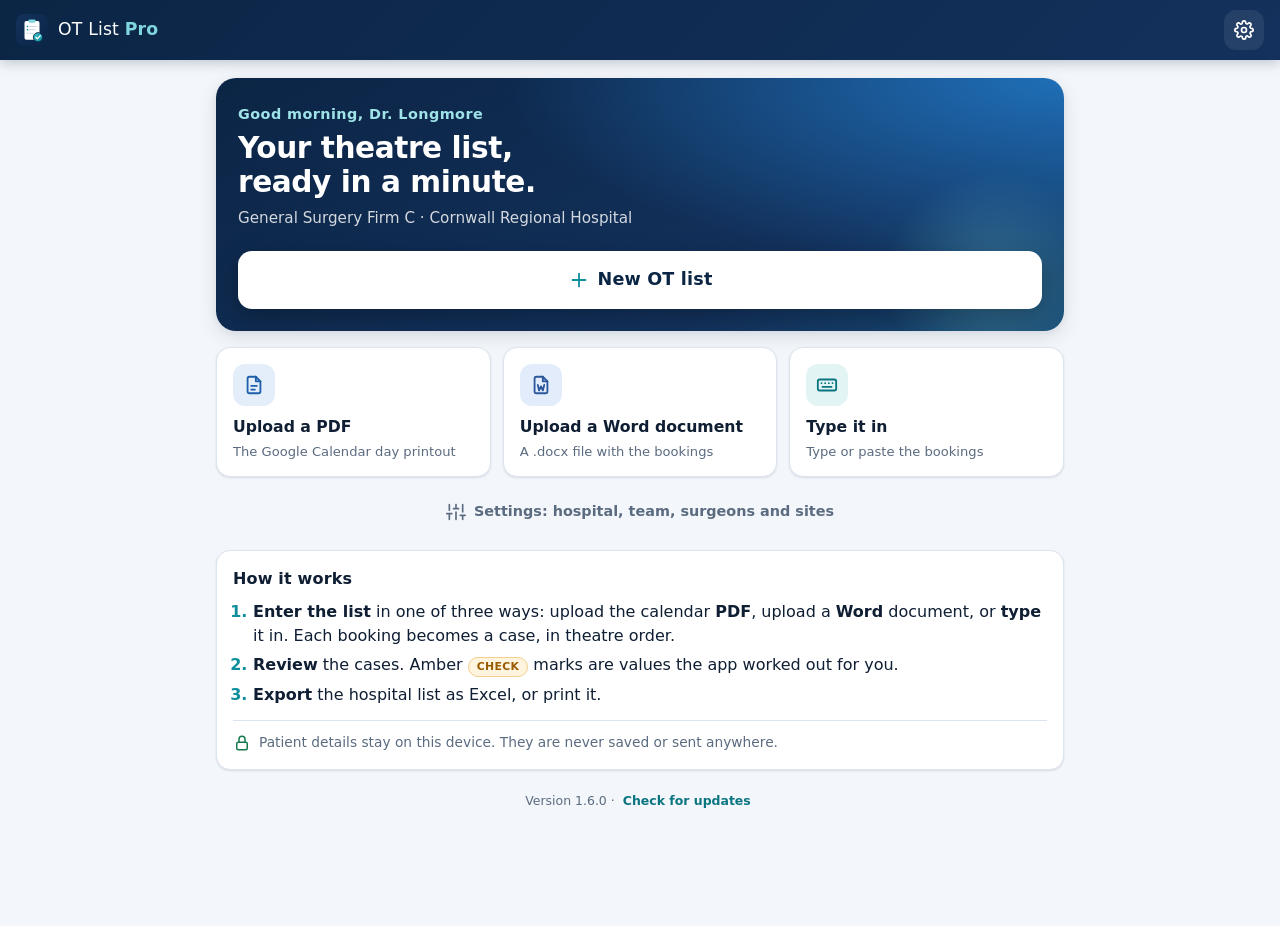
==== commit 82426cee: "OT List Pro 1.6: "Share the list" and a Check for updates button Share the list (replaces Email the " ====
--- a/otlistpro/index.html
+++ b/otlistpro/index.html
@@ -85,7 +85,7 @@
         Patient details stay on this device. They are never saved or sent anywhere.
       </p>
     </div>
-    <p class="version" id="home-version"></p>
+    <p class="version home-ver"><span id="home-version"></span> · <button class="linkbtn tap" data-update>Check for updates</button></p>
   </section>
 
   <!-- ============ UPLOAD ============ -->
@@ -217,15 +217,16 @@
     <p class="filename" id="fname"></p>
 
     <div class="card email-card">
-      <h2><svg viewBox="0 0 24 24" aria-hidden="true"><rect x="3" y="5" width="18" height="14" rx="2"/><path d="M3 7l9 6 9-6"/></svg> Email the list</h2>
+      <h2><svg viewBox="0 0 24 24" aria-hidden="true"><circle cx="18" cy="5" r="3"/><circle cx="6" cy="12" r="3"/><circle cx="18" cy="19" r="3"/><path d="M8.6 13.5l6.8 4M15.4 6.5l-6.8 4"/></svg> Share the list</h2>
+      <p class="share-sub">By email (Gmail, Outlook), WhatsApp, Drive and more.</p>
       <div class="attach" role="group" aria-labelledby="attach-lbl">
-        <span id="attach-lbl">Attach:</span>
+        <span id="attach-lbl">Include:</span>
         <label class="chk tap"><input type="checkbox" id="att-xlsx"><span>Excel</span></label>
         <label class="chk tap"><input type="checkbox" id="att-pdf"><span>PDF</span></label>
       </div>
       <button class="btn btn-primary btn-lg tap" id="emailbtn">
-        <svg viewBox="0 0 24 24" aria-hidden="true"><path d="M22 2L11 13M22 2l-7 20-4-9-9-4z"/></svg>
-        Email the list</button>
+        <svg viewBox="0 0 24 24" aria-hidden="true"><circle cx="18" cy="5" r="3"/><circle cx="6" cy="12" r="3"/><circle cx="18" cy="19" r="3"/><path d="M8.6 13.5l6.8 4M15.4 6.5l-6.8 4"/></svg>
+        Share the list</button>
       <p class="email-help" id="email-help"></p>
     </div>
 
@@ -279,6 +280,10 @@
       <button class="btn btn-ghost tap" id="s-reset">Reset to defaults</button>
       <button class="btn btn-primary tap" id="s-save">Save</button>
     </div>
+    <div class="card update-card">
+      <div><h2>Updates</h2><p>The app updates itself when you open it. You can also check now.</p></div>
+      <button class="btn btn-secondary tap" id="updatebtn" data-update>Check for updates</button>
+    </div>
     <div class="card devinfo-card">
       <h2>About this device</h2>
       <div class="devinfo" id="devinfo"></div>
--- a/otlistpro/styles.css
+++ b/otlistpro/styles.css
@@ -312,3 +312,9 @@
 .devinfo div{display:flex; justify-content:space-between; gap:12px; padding:9px 0; border-top:1px solid var(--line); font-size:.9rem;}
 .devinfo div:first-child{border-top:0;}
 .devinfo span{color:var(--muted);}
+.share-sub{margin-top:-6px; color:var(--muted); font-size:.88rem;}
+.update-card{margin-top:16px; display:flex; align-items:center; justify-content:space-between; gap:12px; flex-wrap:wrap;}
+.update-card h2{font-size:.82rem; text-transform:uppercase; letter-spacing:.06em; color:var(--teal-2);}
+.update-card p{color:var(--muted); font-size:.88rem; margin-top:4px;}
+.linkbtn{color:var(--teal-2); font-weight:700; padding:6px 4px; border-radius:8px;}
+.home-ver{display:flex; justify-content:center; align-items:center; gap:4px;}
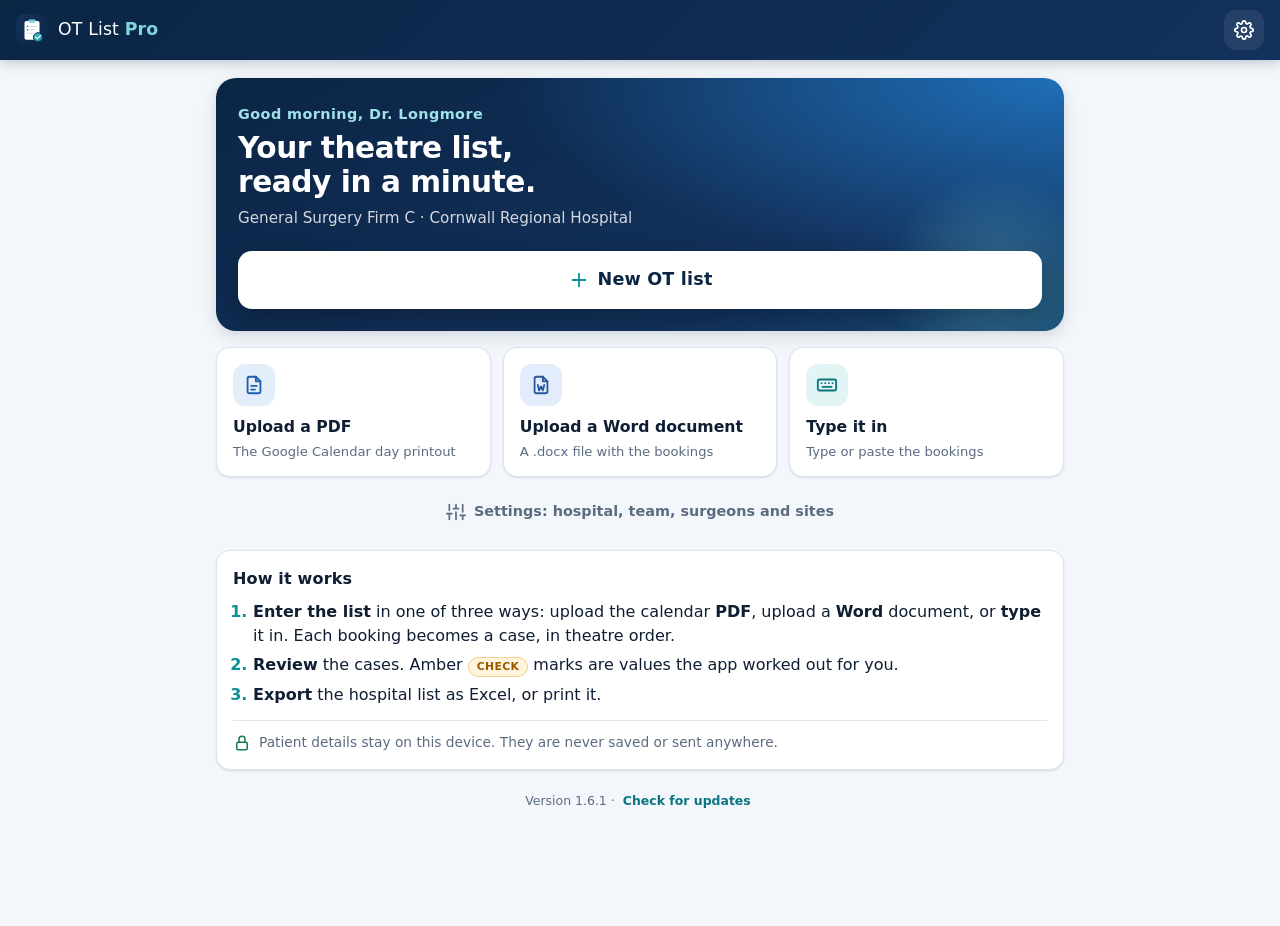
==== commit 8204d540: "OT List Pro 1.6.1: tell users how to pick the source folder Under the upload box: "Tap the box, then" ====
--- a/otlistpro/index.html
+++ b/otlistpro/index.html
@@ -123,6 +123,7 @@
         <small id="drop-sub">or drag it here</small>
         <input type="file" id="file" hidden>
       </div>
+      <p class="pick-help" id="pick-help">Tap the box, then choose the folder where the file is saved.</p>
     </div>
 
     <!-- Type: text box -->
--- a/otlistpro/styles.css
+++ b/otlistpro/styles.css
@@ -318,3 +318,4 @@
 .update-card p{color:var(--muted); font-size:.88rem; margin-top:4px;}
 .linkbtn{color:var(--teal-2); font-weight:700; padding:6px 4px; border-radius:8px;}
 .home-ver{display:flex; justify-content:center; align-items:center; gap:4px;}
+.pick-help{margin-top:10px; font-size:.88rem; color:var(--muted); text-align:center;}
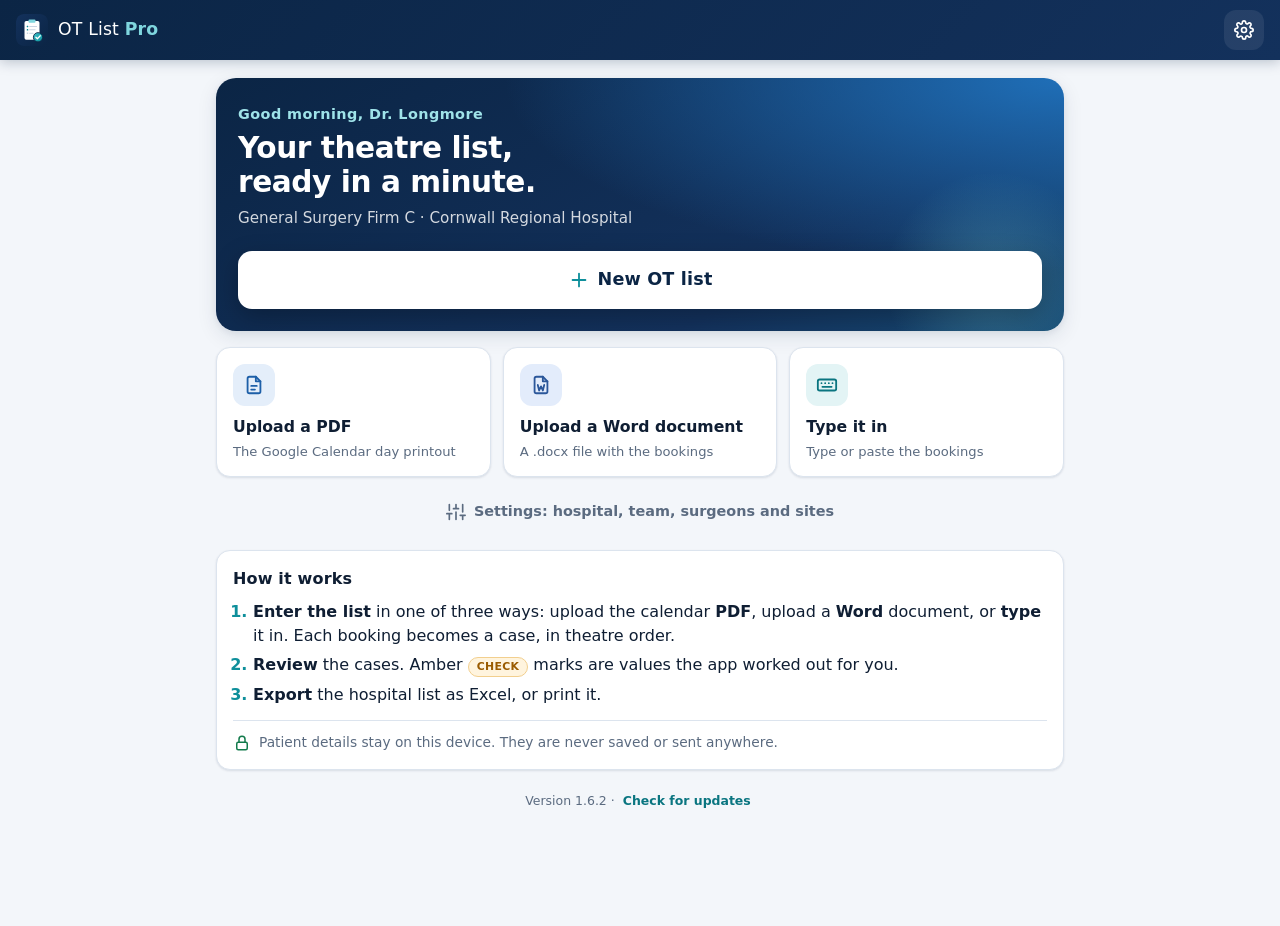
==== commit 9259a5e2: "OT List Pro 1.6.2: sharing retries and reports why; first-visit reload fix Sharing: - If the share m" ====
--- a/otlistpro/index.html
+++ b/otlistpro/index.html
@@ -288,6 +288,7 @@
     <div class="card devinfo-card">
       <h2>About this device</h2>
       <div class="devinfo" id="devinfo"></div>
+      <button class="btn btn-secondary tap" id="sharetest" style="margin-top:12px; width:100%">Test the share menu</button>
     </div>
     <p class="version" id="version"></p>
   </section>
--- a/otlistpro/styles.css
+++ b/otlistpro/styles.css
@@ -319,3 +319,5 @@
 .linkbtn{color:var(--teal-2); font-weight:700; padding:6px 4px; border-radius:8px;}
 .home-ver{display:flex; justify-content:center; align-items:center; gap:4px;}
 .pick-help{margin-top:10px; font-size:.88rem; color:var(--muted); text-align:center;}
+.errline code{font-family:ui-monospace,Consolas,monospace; font-size:.82rem; background:var(--surface-2); border:1px solid var(--line); border-radius:6px; padding:1px 5px; word-break:break-word;}
+.devinfo b{text-align:right; word-break:break-word;}
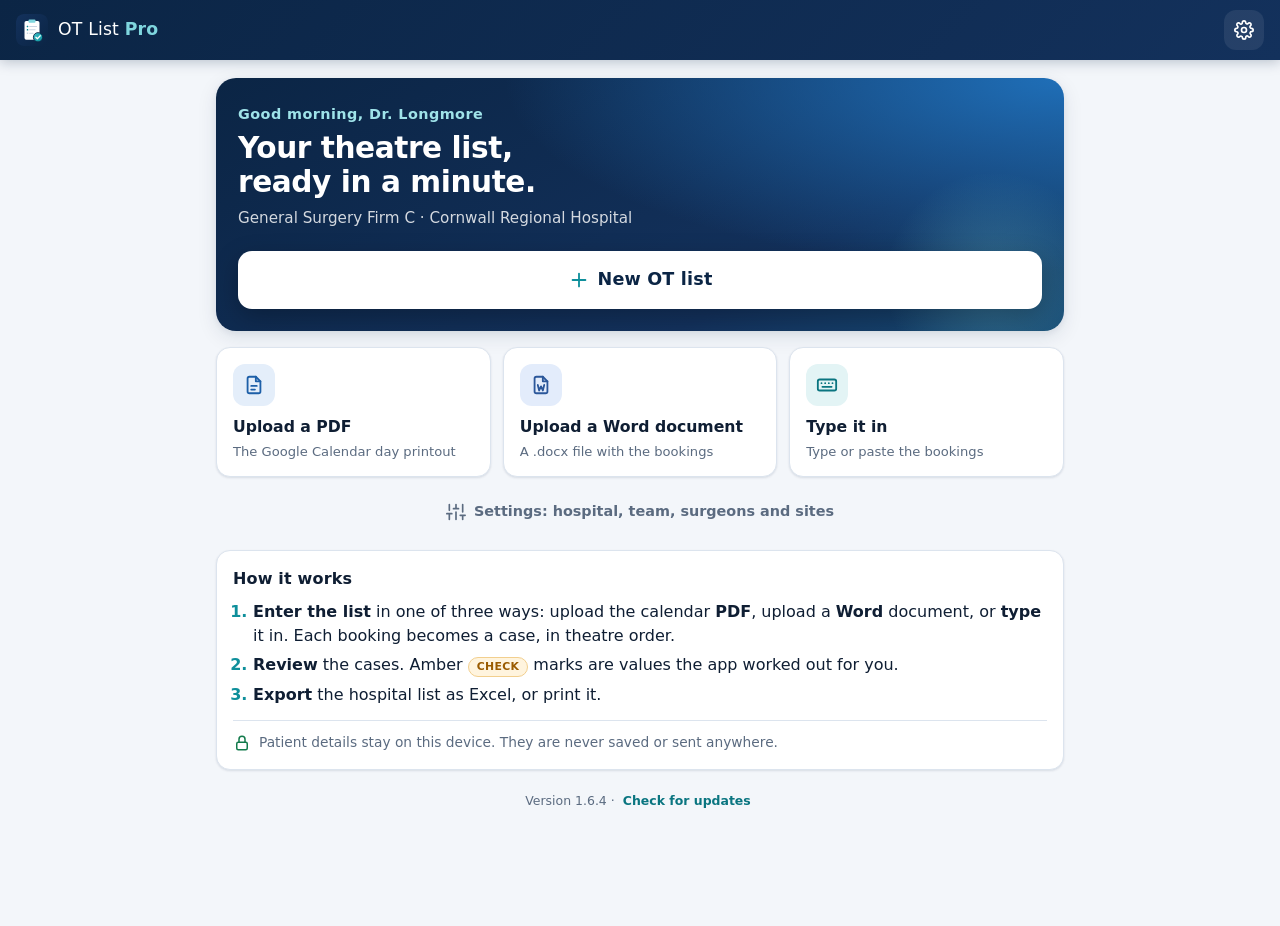
==== commit 3a6b2ac2: "OT List Pro 1.6.4: retry share with the file alone; Sharing check in Settings - After "NotAllowedErr" ====
--- a/otlistpro/index.html
+++ b/otlistpro/index.html
@@ -290,6 +290,14 @@
       <div class="devinfo" id="devinfo"></div>
       <button class="btn btn-secondary tap" id="sharetest" style="margin-top:12px; width:100%">Test the share menu</button>
     </div>
+    <div class="card sharecheck">
+      <h2>Sharing check</h2>
+      <p>Tap each test once. If a share menu opens, just close it. The result shows next to each test.</p>
+      <button class="check-row tap" data-sharetest="pdf"><span>1. A PDF file</span><b class="res">Not tested</b></button>
+      <button class="check-row tap" data-sharetest="pdfmsg"><span>2. A PDF file with a message</span><b class="res">Not tested</b></button>
+      <button class="check-row tap" data-sharetest="txt"><span>3. A text file</span><b class="res">Not tested</b></button>
+      <button class="check-row tap" data-sharetest="png"><span>4. A picture</span><b class="res">Not tested</b></button>
+    </div>
     <p class="version" id="version"></p>
   </section>
 
--- a/otlistpro/styles.css
+++ b/otlistpro/styles.css
@@ -321,3 +321,12 @@
 .pick-help{margin-top:10px; font-size:.88rem; color:var(--muted); text-align:center;}
 .errline code{font-family:ui-monospace,Consolas,monospace; font-size:.82rem; background:var(--surface-2); border:1px solid var(--line); border-radius:6px; padding:1px 5px; word-break:break-word;}
 .devinfo b{text-align:right; word-break:break-word;}
+/* sharing check */
+.sharecheck{margin-top:16px; display:grid; gap:8px;}
+.sharecheck h2{font-size:.82rem; text-transform:uppercase; letter-spacing:.06em; color:var(--teal-2);}
+.sharecheck p{color:var(--muted); font-size:.88rem;}
+.check-row{display:flex; justify-content:space-between; align-items:center; gap:12px; min-height:48px; padding:10px 14px; border-radius:12px;
+  border:1.5px solid var(--line-2); background:var(--surface); text-align:left; font-weight:600;}
+.check-row .res{font-size:.85rem; color:var(--muted); text-align:right; word-break:break-word;}
+.check-row .res.good{color:var(--green);}
+.check-row .res.bad{color:var(--red);}
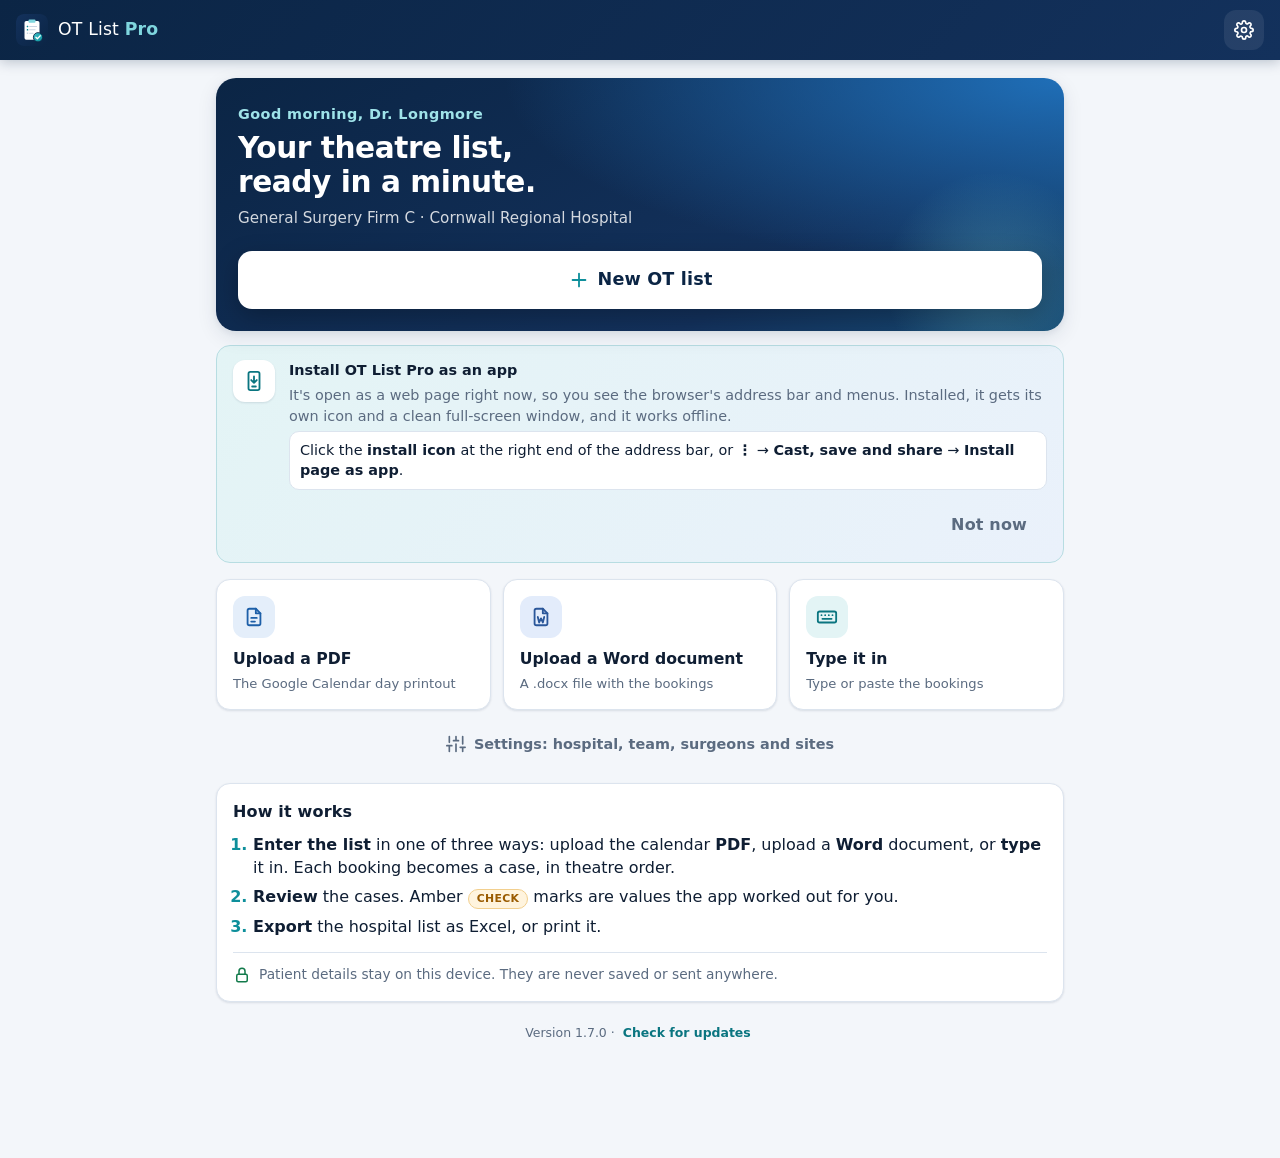
==== commit 005142fb: "Rota Pro 1.1 planner grid; install card and Gmail option in both apps Rota Pro 1.1: - Rota screen is" ====
--- a/otlistpro/index.html
+++ b/otlistpro/index.html
@@ -52,6 +52,7 @@
       </button>
     </div>
 
+    <div class="install-card" id="install-card" hidden></div>
     <div class="tiles">
       <button class="tile tap" data-start="pdf">
         <span class="tile-ico t-blue"><svg viewBox="0 0 24 24"><path d="M14 3H7a2 2 0 0 0-2 2v14a2 2 0 0 0 2 2h10a2 2 0 0 0 2-2V8z"/><path d="M14 3v5h5M9 13h6M9 17h4"/></svg></span>
--- a/otlistpro/styles.css
+++ b/otlistpro/styles.css
@@ -330,3 +330,13 @@
 .check-row .res{font-size:.85rem; color:var(--muted); text-align:right; word-break:break-word;}
 .check-row .res.good{color:var(--green);}
 .check-row .res.bad{color:var(--red);}
+
+/* install card */
+.install-card{display:grid; grid-template-columns:auto 1fr; gap:10px 14px; align-items:start; margin-top:14px; padding:14px 16px; border-radius:14px;
+  background:linear-gradient(135deg,#E3F4F5,#EAF1FB); border:1px solid #B7DDE2;}
+.install-card .ic-ico{width:42px; height:42px; border-radius:12px; display:grid; place-items:center; background:#fff; color:var(--teal-2); box-shadow:var(--shadow-1);}
+.install-card .ic-ico svg{width:22px; height:22px;}
+.install-card .ic-text{display:grid; gap:4px; font-size:.9rem;}
+.install-card .ic-text span{color:var(--muted);}
+.install-card .ic-steps{color:var(--ink) !important; background:#fff; border-radius:10px; padding:8px 10px; border:1px solid var(--line);}
+.install-card .ic-actions{grid-column:1/-1; display:flex; gap:8px; justify-content:flex-end;}
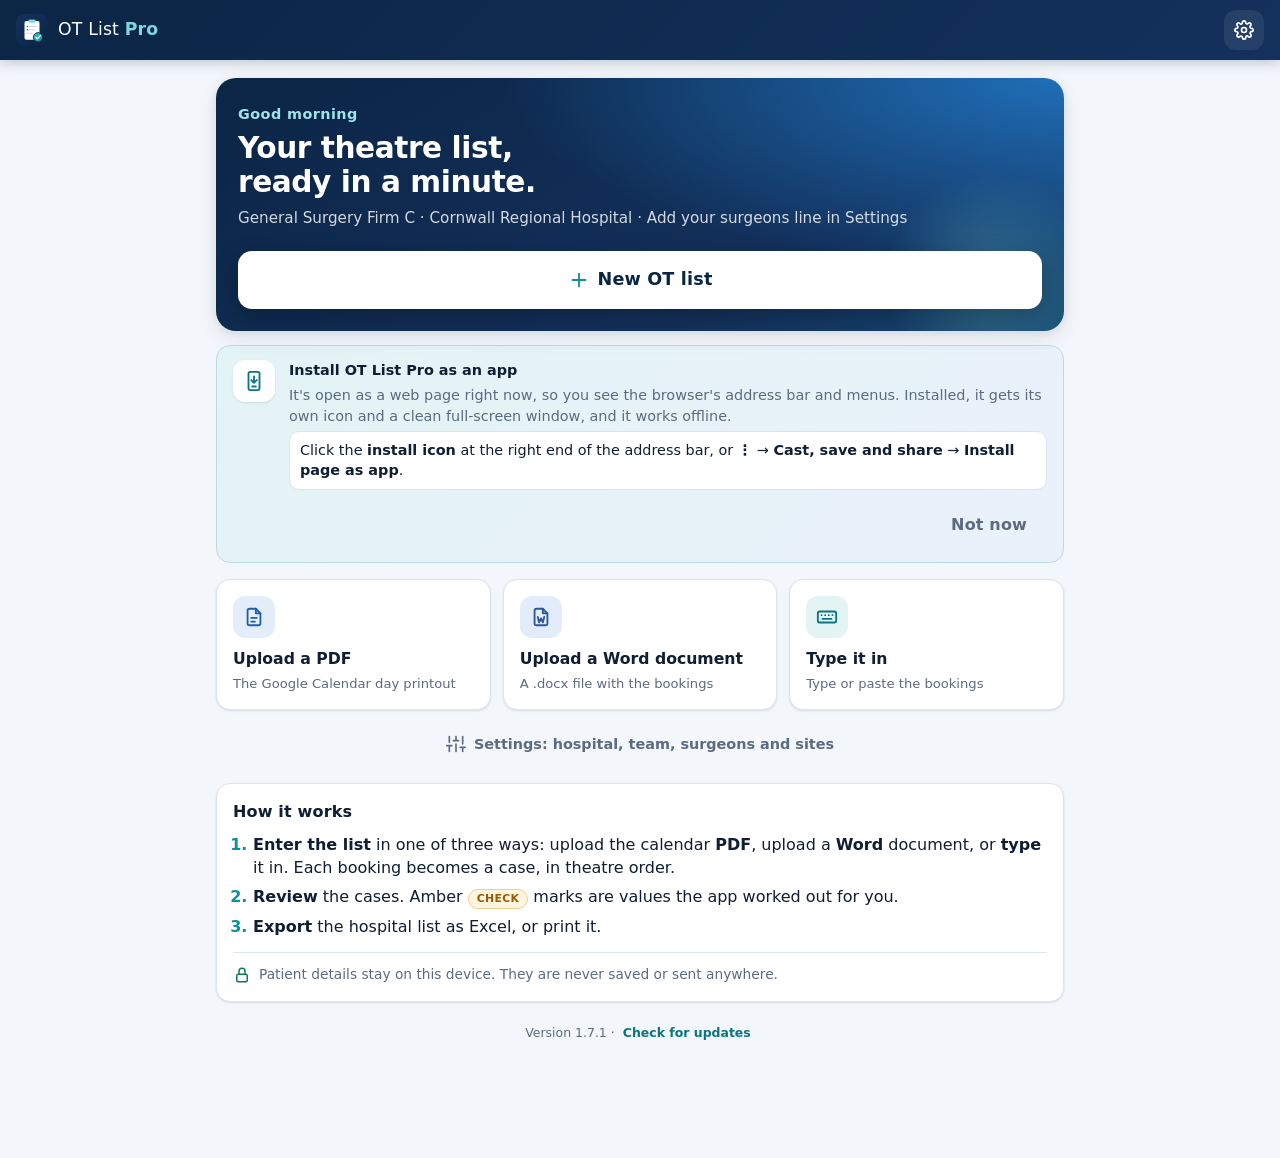
==== commit d13d7dba: "Remove built-in names from the OT list and rota apps OT List Pro 1.7.1 and Rota Pro 1.1.1 no longer " ====
--- a/otlistpro/index.html
+++ b/otlistpro/index.html
@@ -249,7 +249,7 @@
     <div class="card settings">
       <h2>You</h2>
       <label class="field">Your name (for the greeting)
-        <input type="text" id="s-user" autocomplete="name"></label>
+        <input type="text" id="s-user" autocomplete="name" placeholder="e.g. Dr. Brown"></label>
 
       <h2>On the list</h2>
       <label class="field">Header line 1
@@ -257,7 +257,7 @@
       <label class="field">Header line 2
         <input type="text" id="s-head2"></label>
       <label class="field">Surgeons line
-        <input type="text" id="s-surgeons"></label>
+        <input type="text" id="s-surgeons" placeholder="e.g. Drs. Brown, Smith  et al  (Firm C)"></label>
       <label class="field">Team name (for the home screen)
         <input type="text" id="s-team"></label>
       <label class="field">Excel file name starts with
